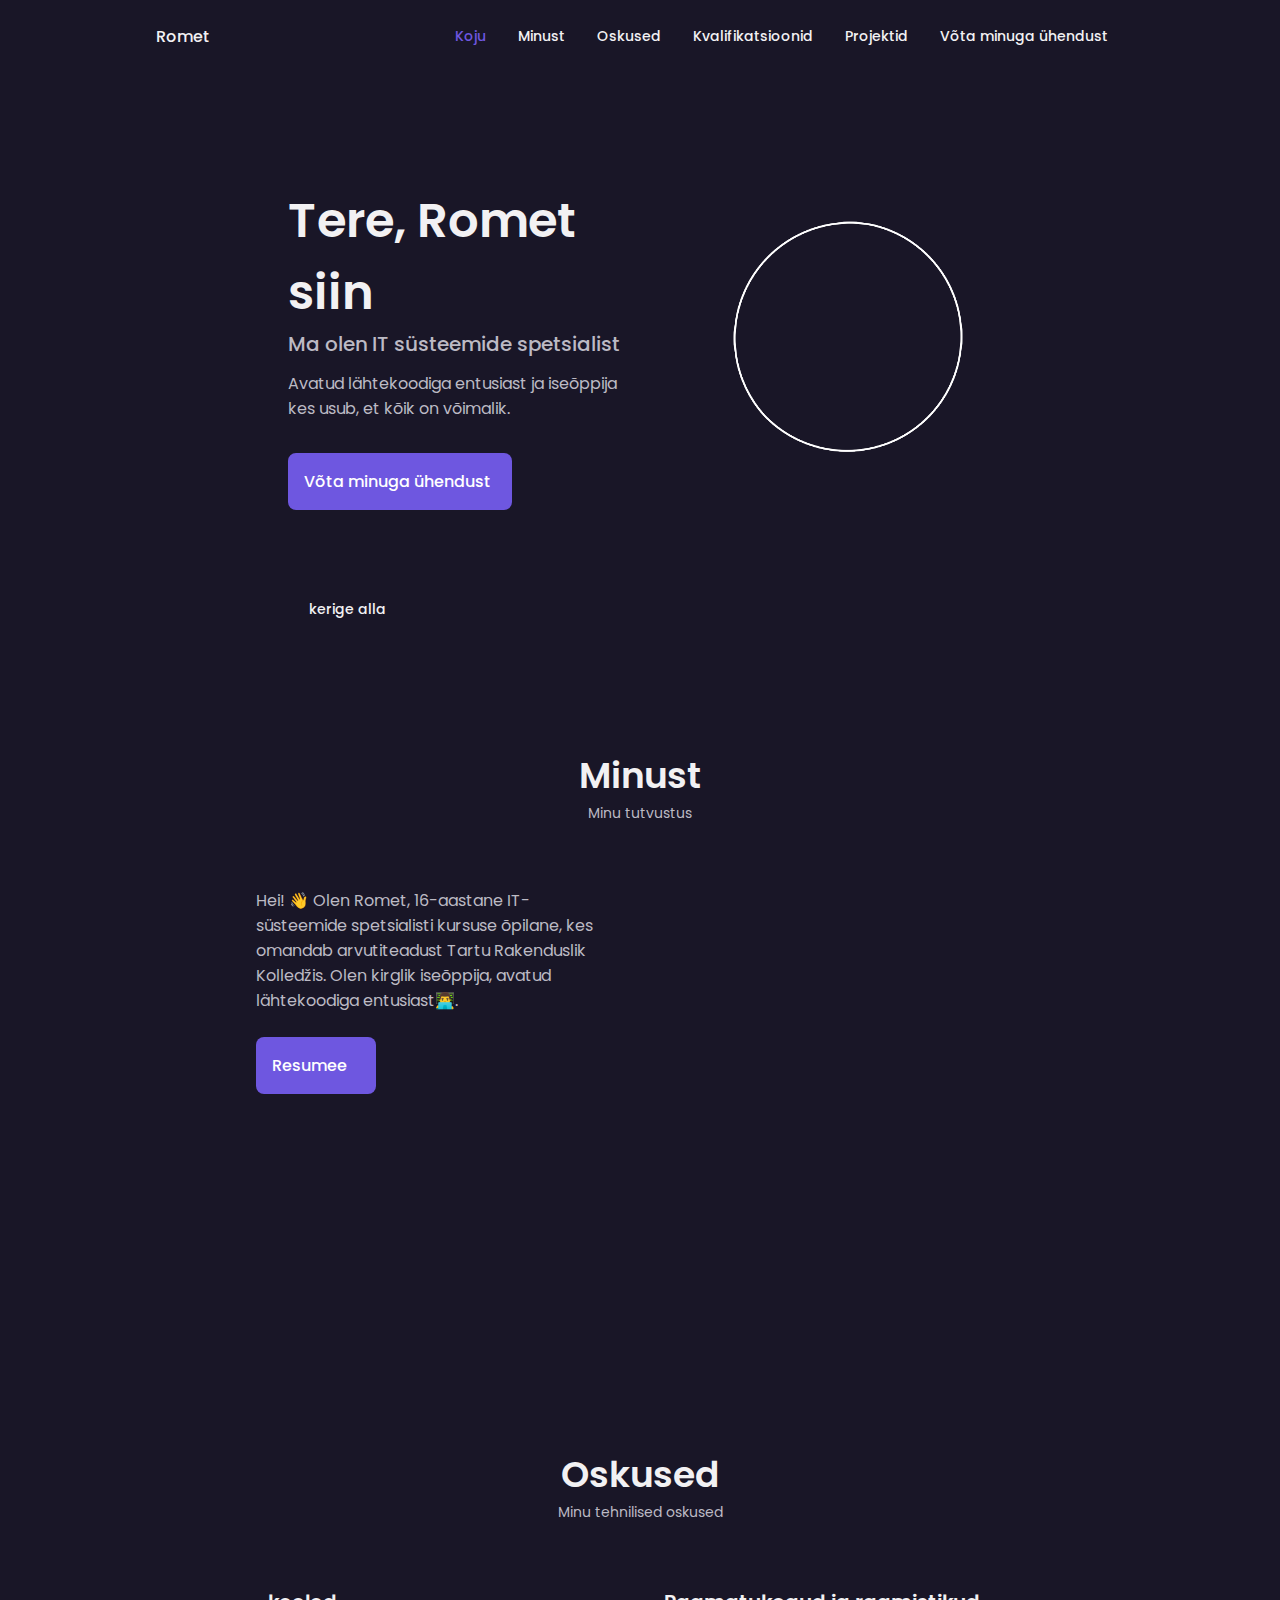
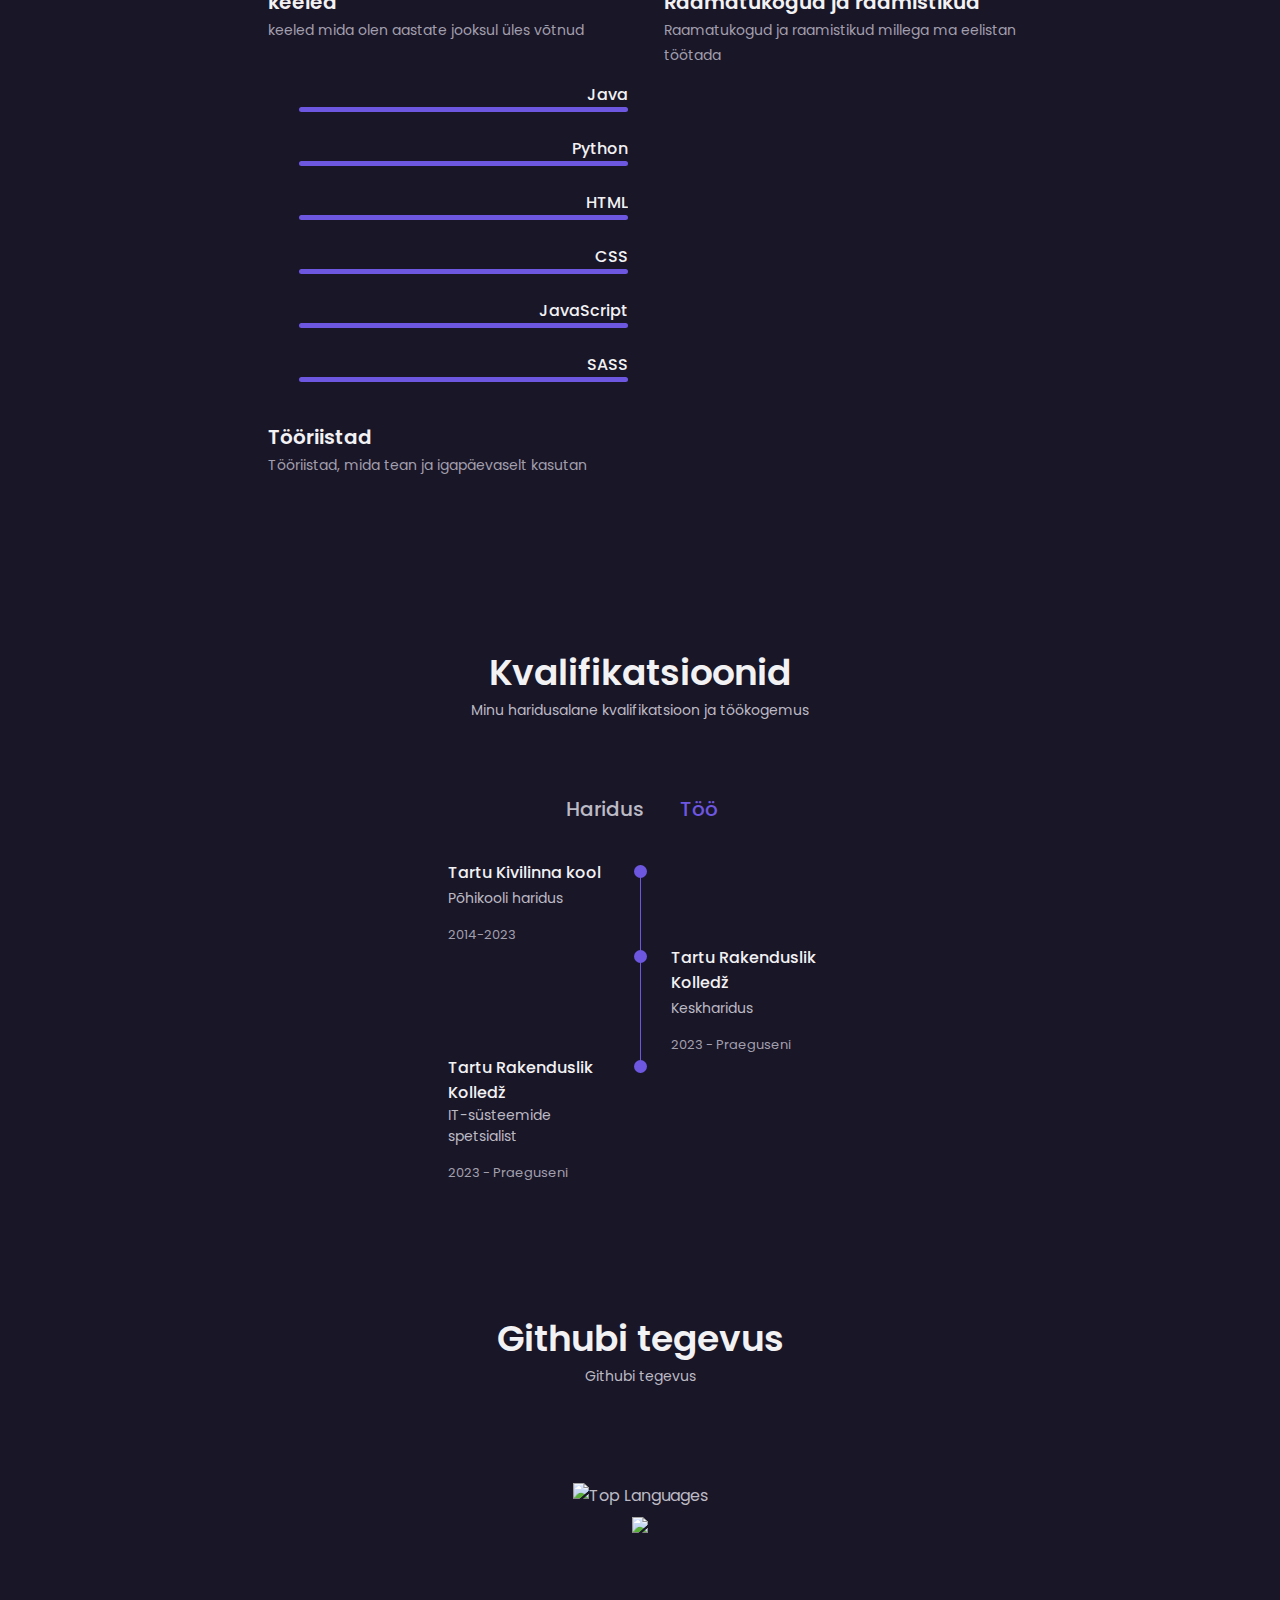
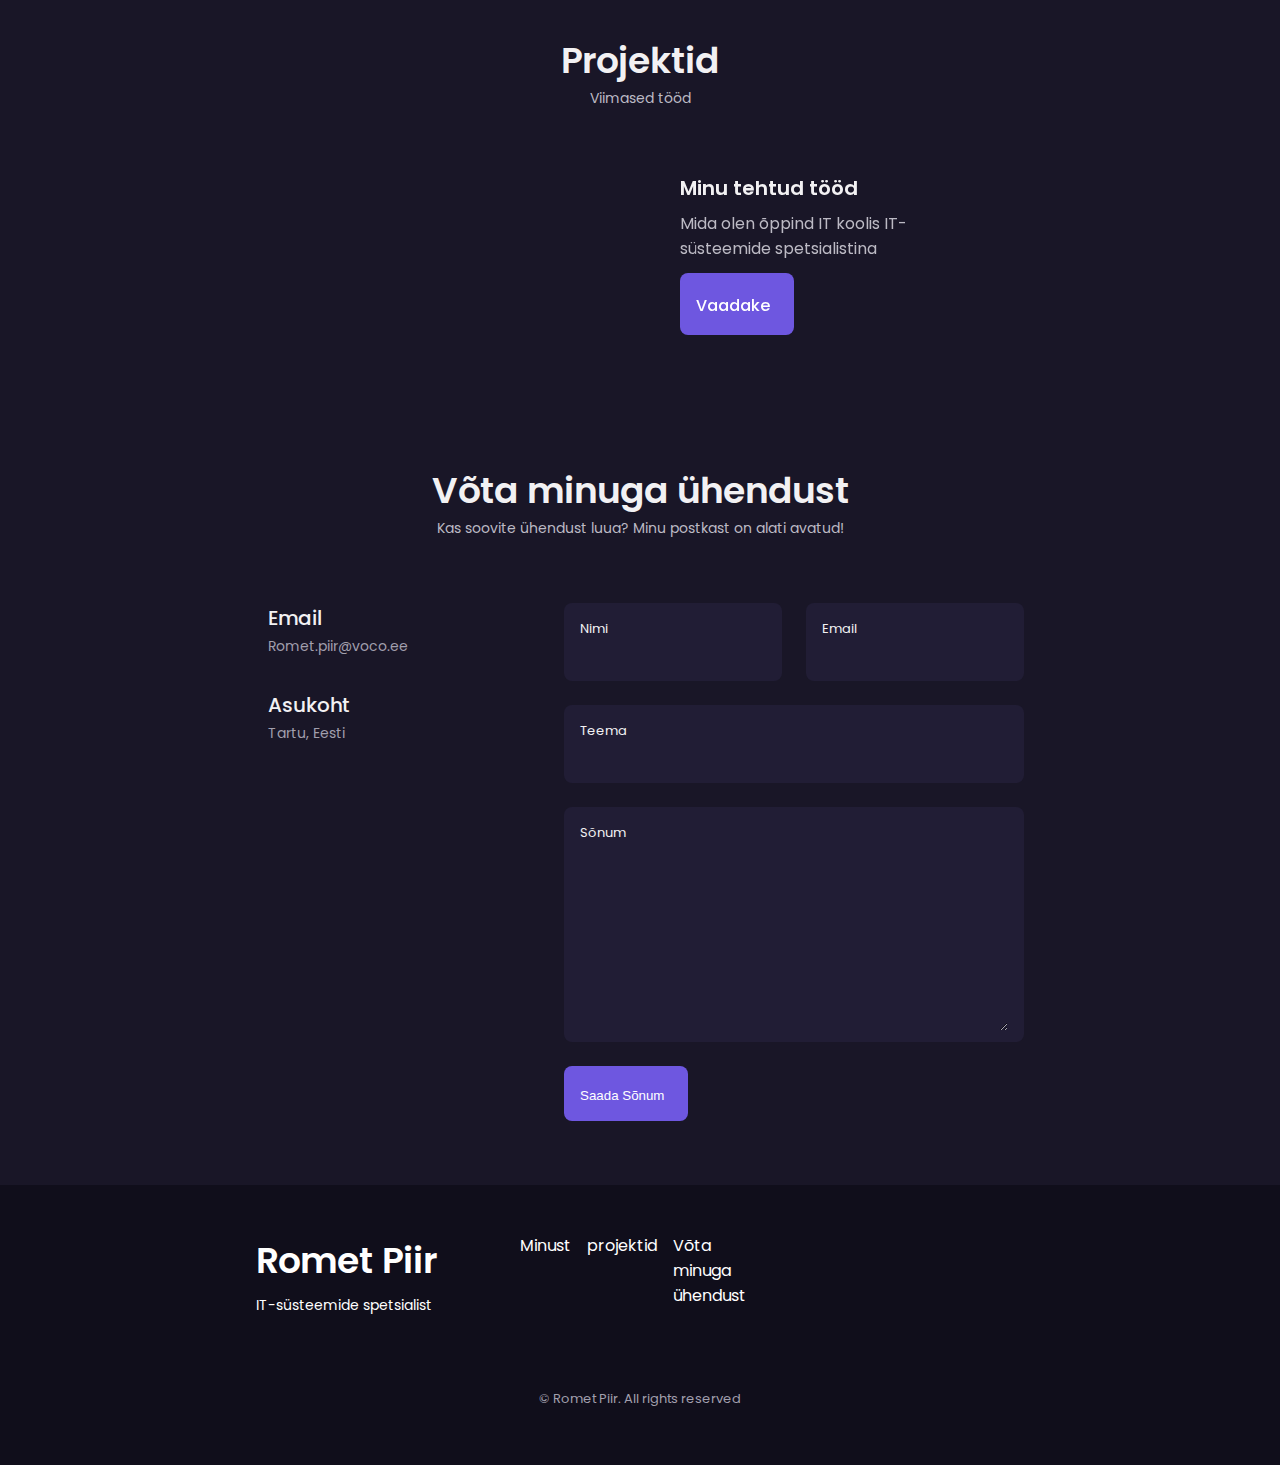
==== index.html @ 34920ce3 "Add files via upload" ====
<!DOCTYPE html>
<html lang="en">

<head>
  <meta charset="UTF-8" />
  <meta http-equiv="X-UA-Compatible" content="IE=edge" />
  <meta name="viewport" content="width=device-width, initial-scale=1.0" />
  <link rel="shortcut icon"
    href="assets\img\icon.png"
    type="image/webp">
  <link rel="icon" href="assets\img\icon.png"
    type="image/webp">
<!--  Define the author of a page:-->
  <meta name="description"
    content="Romet on praegu Tartus esimesel kursusel. Ta on avatud lähtekoodiga entusiastlik" />
  <meta property="og:title" content="Romet Piir" />
  <meta property="og:url" content="https://github.com/Rometpiir" />
  <meta property="og:description"
    content="Romet on praegu Tartus esimesel kursusel. Ta on avatud lähtekoodiga entusiastlik." />
  <meta property="og:image:secure_url"
    content="C:\Users\Romet\Desktop\Folders\RometPiir-master\assets\img\web.png" />
  <meta property="og:image"
    content="Snapchat-7169345152-modified.png" />
    <meta property="profile:username" content="Romet" />
    <meta name="twitter:card" content="summary" />
    <meta name="twitter:title" content="Romet" />
    <meta name="twitter:image"
      content="C:\Users\Romet\Desktop\Folders\RometPiir-master\assets\img\web.png" />
    <meta name="twitter:url" content="https://twitter.com/" />
    <link rel="stylesheet" href="https://unicons.iconscout.com/release/v4.0.0/css/line.css" />
    <link rel="stylesheet" href="./assets/css/swiper-bundle.min.css">
    <link rel="stylesheet" href="./assets/css/style.css" />
  <title>Romet Piir</title>
  <link rel="shortcut icon" href="assets\img\icon.png" type="image/x-icon" />
  <script src="https://kit.fontawesome.com/4bf48f78b4.js" crossorigin="anonymous"></script>
</head>
<body>
  <!-- Header -->
  <header class="header" id="header">
    <nav class="nav container">
      <a href="#" class="nav_logo">Romet</a>

      <div class="nav_menu" id="nav-menu">
        <ul class="nav_list grid">
          <li class="nav_item">
            <a href="#home" class="nav_link active-link">
              <i class="uil uil-estate nav_icon"></i> Koju
            </a>
          </li>
          <li class="nav_item">
            <a href="#about" class="nav_link">
              <i class="uil uil-user nav_icon"></i> Minust
            </a>
          </li>
          <li class="nav_item">
            <a href="#skills" class="nav_link">
              <i class="uil uil-file-alt nav_icon"></i> Oskused
            </a>
          </li>
          <li class="nav_item">
            <a href="#qualification" class="nav_link">
              <i class="uil uil-graduation-cap nav_icon"></i> Kvalifikatsioonid
            </a>
          </li>
          <li class="nav_item">
            <a href="#projects" class="nav_link">
              <i class="uil uil-scenery nav_icon"></i> Projektid
            </a>
          </li>
          <li class="nav_item">
            <a href="#contact" class="nav_link">
              <i class="uil uil-message nav-icon nav_icon"></i> Võta minuga ühendust
            </a>
          </li>
        </ul>
        <i class="uil uil-times nav_close" id="nav-close"></i>
      </div>
        <!-- Change Theme -->
        <i class="uil uil-moon change-theme " id="theme-button"></i>

        <div class="nav_toggle" id="nav-toggle">
          <i class="uil uil-apps"></i>
        </div>
      </div>
    </nav>
  </header>

      <!--Main -->
  <main class="main">
    <!-- Home -->
    <section class="home section" id="home">
      <div class="home_container container grid">
        <div class="home_content grid">
          <div class="home_social">

            <a href="https://github.com/Rometpiir" class="home_social-icon" target="_blank">
              <i class="uil uil-github-alt"></i>
            </a>


            <a href="https://www.instagram.com/lil.romet/" class="home_social-icon" target="_blank">
              <i class="uil uil-instagram"></i>
            </a>
          </div>

          <div class="home_img">

            <svg xmlns="http://www.w3.org/2000/svg" xmlns:xlink="http://www.w3.org/1999/xlink" width="320" height="320" viewBox="0 0 4806 4278">
              <metadata> <?xpacket begin="﻿" id="W5M0MpCehiHzreSzNTczkc9d"?>
                <x:xmpmeta xmlns:x="adobe:ns:meta/" x:xmptk="Adobe XMP Core 6.0-c006 79.164753, 2023/02/15-11:52:13  ">
                  <rdf:RDF xmlns:rdf="http://www.w3.org/1999/02/22-rdf-syntax-ns#">
                    <rdf:Description rdf:about=""/>
                  </rdf:RDF>
                </x:xmpmeta>

                 


               
              </metadata>?xpacket end="w"?>
                <image id="Layer_2_copy" data-name="Layer 2 copy" x="685" y="302" width="3436" height="3456"
                xlink:href=""/>
              <image x="685" y="302" width="3436" height="3457" xlink:href="[data-uri]"></image>> /> <image x="685" y="302" width="3436" height="3457" xlink:href="[data-uri]"/>
            </svg>
          </div>

          <div class="home_data">
            <h1 class="home_title">Tere, Romet siin</h1>
            <h3 class="home_subtitle">Ma olen IT süsteemide spetsialist</h3>

            <p class="home_description">
              Avatud lähtekoodiga entusiast ja iseõppija kes usub, et kõik on võimalik.
            </p>
            <a href="#contact" class="button button--flex">
              Võta minuga ühendust
              <i class="uil uil-message"></i>
            </a>
          </div>
        </div>

        <div class="home_scroll">
          <a href="#about" class="home_scroll-button button--flex">
            <i class="uil uil-mouse-alt home_scroll-mouse"></i>
            <span class="home_scroll-name">kerige alla</span>
            <i class="uil uil-arrow-down home_scroll-arrow"></i>
          </a>
        </div>
      </div>
    </section>

    <!-- About -->
    <section class="about section" id="about">
      <h2 class="section_title">Minust</h2>
      <span class="section_subtitle">Minu tutvustus</span>
      <div class="about_container container grid">
<!--        <img src="" alt="" class="about_img" />-->

          <div class="home_img">
            <svg xmlns="http://www.w3.org/2000/svg" xmlns:xlink="http://www.w3.org/1999/xlink" width="340.081" height="400.064" viewBox="0 0 1417 1667">
              <image x="94" y="91" widh="1257" height="1432" xlink:href="Snapchat-7169345152-modified.png">
              </svg>
            


            </div>
  
  
  
  
  
  
  
  
  
  
  
  
  
            <div class="home_img">
  


              </div>
        <div class="about_data">
          <p class="about_description">
            Hei! 👋 Olen Romet, 16-aastane IT-süsteemide spetsialisti kursuse õpilane, kes omandab arvutiteadust Tartu Rakenduslik Kolledžis. Olen kirglik iseõppija, avatud lähtekoodiga entusiast👨‍💻.
          </p>
          <div class="about_button">
            <a download="" href="./Resume.pdf" class="button button--flex" target="_blank">
              Resumee<i class="uil uil-file-download-alt button_icon"></i>
            </a>
          </div>
        </div>
      </div>
    </section>

    <!-- Skills -->
    <section class="skills section" id="skills">
      <h1 class="section_title">Oskused</h1>
      <span class="section_subtitle">Minu tehnilised oskused</span>
      <div class="skills_container container grid">
        <!-- Skill Set 1 -->
        <div class="skill skills_content skills_open">
          <div class="skills_header">
            <i class="uil uil-arrow skills_icon"></i>

            <div>
              <h1 class="skills_title">keeled</h1>
              <span class="skills_subtitle">keeled mida olen aastate jooksul üles võtnud</span>
            </div>

            <i class="uil uil-angle-down skills_arrow"></i>
          </div>

          <div class="skills_list grid">
            <div class="skills_data">
              <div class="skills_titles">
                <span class="single_skill_icon">
                  <i class="fab fa-java"></i>
                </span>
                <h3 class="skills_name">Java</h3>
              </div>
              <div class="skills_bar"></div>
            </div>

            <div class="skills_data">
              <div class="skills_titles">
                <span class="single_skill_icon">
                  <i class="fab fa-python"></i>
                </span>
                <h3 class="skills_name">Python</h3>
              </div>
              <div class="skills_bar"></div>
            </div>

            <div class="skills_data">
              <div class="skills_titles">
                <span class="single_skill_icon">
                  <i class="fab fa-html5"></i>
                </span>
                <h3 class="skills_name">HTML</h3>
              </div>
              <div class="skills_bar"></div>
            </div>

            <div class="skills_data">
              <div class="skills_titles">
                <span class="single_skill_icon">
                  <i class="fab fa-css3-alt"></i>
                </span>
                <h3 class="skills_name">CSS</h3>
              </div>
              <div class="skills_bar"></div>
            </div>

            <div class="skills_data">
              <div class="skills_titles">
                <span class="single_skill_icon">
                  <i class="fab fa-js-square"></i>
                </span>
                <h3 class="skills_name">JavaScript</h3>
              </div>
              <div class="skills_bar"></div>
            </div>

            <div class="skills_data">
              <div class="skills_titles">
                <span class="single_skill_icon">
                  <i class="fab fa-sass"></i>
                </span>
                <h3 class="skills_name">SASS</h3>
              </div>
              <div class="skills_bar"></div>
            </div>
          </div>
        </div>

        <!-- Skill Set 2 -->
        <div class="skill skills_content">
          <div class="skills_header">
            <i class="uil uil-brackets-curly skills_icon"></i>

            <div>
              <h1 class="skills_title">Raamatukogud ja raamistikud</h1>
              <span class="skills_subtitle">Raamatukogud ja raamistikud millega ma eelistan töötada</span>
            </div>

            <i class="uil uil-angle-down skills_arrow"></i>
          </div>

          <div class="skills_list grid">
            <div class="skills_data">
              <div class="skills_titles">
                <span class="single_skill_icon">
                  <i class="fab fa-react"></i>
                </span>
                <h3 class="skills_name">ReactJS</h3>
              </div>
              <div class="skills_bar"></div>
            </div>

            <div class="skills_data">
              <div class="skills_titles">
                <span class="single_skill_icon">
                  <i class="fab fa-node-js"></i>
                </span>
                <h3 class="skills_name">NodeJS</h3>
              </div>
              <div class="skills_bar"></div>
            </div>

            <div class="skills_data">
              <div class="skills_titles">
                <span class="single_skill_icon">
                  <i class="fab fa-bootstrap"></i>
                </span>
                <h3 class="skills_name">Bootstrap</h3>
              </div>
              <div class="skills_bar"></div>
            </div>

            <div class="skills_data">
              <div class="skills_titles">
                <span class="single_skill_icon external-logo">
                  <svg xmlns="http://www.w3.org/2000/svg" fill="none" viewBox="0 0 54 33">
                    <g clip-path="url(#prefix__clip0)">
                      <path fill="#6E57E0" fill-rule="evenodd"
                        d="M27 0c-7.2 0-11.7 3.6-13.5 10.8 2.7-3.6 5.85-4.95 9.45-4.05 2.054.513 3.522 2.004 5.147 3.653C30.744 13.09 33.808 16.2 40.5 16.2c7.2 0 11.7-3.6 13.5-10.8-2.7 3.6-5.85 4.95-9.45 4.05-2.054-.513-3.522-2.004-5.147-3.653C36.756 3.11 33.692 0 27 0zM13.5 16.2C6.3 16.2 1.8 19.8 0 27c2.7-3.6 5.85-4.95 9.45-4.05 2.054.514 3.522 2.004 5.147 3.653C17.244 29.29 20.308 32.4 27 32.4c7.2 0 11.7-3.6 13.5-10.8-2.7 3.6-5.85 4.95-9.45 4.05-2.054-.513-3.522-2.004-5.147-3.653C23.256 19.31 20.192 16.2 13.5 16.2z"
                        clip-rule="evenodd" />
                    </g>
                    <defs>
                      <clipPath id="prefix__clip0">
                        <path fill="#fff" d="M0 0h54v32.4H0z" />
                      </clipPath>
                    </defs>
                  </svg>
                </span>
                <h3 class="skills_name">Tailwind CSS</h3>
              </div>
              <div class="skills_bar"></div>
            </div>
          </div>
        </div>

        <!-- Skill Set 3 -->
        <div class="skill skills_content">
          <div class="skills_header">
            <i class="uil uil-wrench skills_icon"></i>

            <div>
              <h1 class="skills_title">Tööriistad</h1>
              <span class="skills_subtitle">Tööriistad, mida tean ja igapäevaselt kasutan</span>
            </div>

            <i class="uil uil-angle-down skills_arrow"></i>
          </div>

          <div class="skills_list grid">
            <div class="skills_data">
              <div class="skills_titles">
                <span class="single_skill_icon">
                  <i class="fab fa-git-alt"></i>
                </span>
                <h3 class="skills_name">Git</h3>
              </div>
              <div class="skills_bar"></div>
            </div>

            <div class="skills_data">
              <div class="skills_titles">
                <span class="single_skill_icon">
                  <i class="fab fa-github"></i>
                </span>
                <h3 class="skills_name">GitHub</h3>
              </div>
              <div class="skills_bar"></div>
            </div>

            <div class="skills_data">
              <div class="skills_titles">
                <span class="single_skill_icon external-logo">
                  <img src="./assets/img/Firebase.png" alt="">
                </span>
                <h3 class="skills_name">Firebase</h3>
              </div>
              <div class="skills_bar"></div>
            </div>

            <div class="skills_data">
              <div class="skills_titles">
                <span class="single_skill_icon">
                  <i class="fab fa-figma"></i>
                </span>
                <h3 class="skills_name">Figma</h3>
              </div>
              <div class="skills_bar"></div>
            </div>

            <div class="skills_data">
              <div class="skills_titles">
                <span class="single_skill_icon external-logo">
                  <svg viewBox="0 0 240 234" xmlns="http://www.w3.org/2000/svg">
                    <path
                      d="M42.5 0h155C221 0 240 19 240 42.5v149c0 23.5-19 42.5-42.5 42.5h-155C19 234 0 215 0 191.5v-149C0 19 19 0 42.5 0z"
                      fill="#6e57e0" />
                    <g fill="#fff">
                      <path
                        d="M126.2 61.5l-30 49.5 32 52.5c.2.4.3.8.2 1.2s-.5.1-1.1.2h-22.9c-1.6 0-2.7-.1-3.4-1.1-2.1-4.2-4.3-8.3-6.4-12.5-2.1-4.1-4.4-8.3-6.8-12.6s-4.8-8.6-7.2-13h-.2c-2.1 4.3-4.4 8.6-6.7 12.9s-4.6 8.6-6.8 12.8c-2.3 4.2-4.6 8.5-6.9 12.6-.4 1-1.2 1.1-2.3 1.1h-22c-.4 0-.7.2-.7-.3-.1-.4 0-.8.2-1.1l31.1-51L36 61.4c-.3-.4-.4-.8-.2-1 .2-.3.6-.4 1-.4h22.7c.5 0 1 .1 1.4.2.4.2.7.5 1 .9 1.9 4.3 4.1 8.6 6.4 12.9 2.4 4.3 4.7 8.5 7.2 12.7 2.4 4.2 4.6 8.4 6.7 12.7h.2c2.1-4.4 4.3-8.7 6.5-12.9s4.5-8.4 6.8-12.6 4.5-8.5 6.7-12.6c.1-.4.3-.8.6-1 .4-.2.8-.3 1.3-.2h21.1c.5-.1 1 .2 1.1.7.1.1-.1.5-.3.7zM172.4 167c-7.4.1-14.8-1.4-21.5-4.5-6.3-2.9-11.5-7.7-15.1-13.6-3.7-6.1-5.5-13.7-5.5-22.8-.1-7.4 1.8-14.7 5.5-21.1 3.8-6.5 9.3-11.9 15.9-15.5 7-3.9 15.4-5.8 25.3-5.8.5 0 1.2 0 2.1.1s1.9.1 3.1.2V52.4c0-.7.3-1.1 1-1.1h20.3c.5-.1.9.3 1 .7v95.4c0 1.8.1 3.8.2 6 .2 2.1.3 4.1.4 5.8 0 .7-.3 1.3-1 1.6-5.2 2.2-10.7 3.8-16.3 4.8-5.1.9-10.2 1.4-15.4 1.4zm9.8-20v-44c-.9-.2-1.8-.4-2.7-.5-1.1-.1-2.2-.2-3.3-.2-3.9 0-7.8.8-11.3 2.6-3.4 1.7-6.3 4.2-8.5 7.4s-3.3 7.5-3.3 12.7c-.1 3.5.5 7 1.7 10.3 1 2.7 2.5 5.1 4.5 7.1 1.9 1.8 4.2 3.2 6.8 4 2.7.9 5.5 1.3 8.3 1.3 1.5 0 2.9-.1 4.2-.2 1.3.1 2.4-.1 3.6-.5z" />
                    </g>
                  </svg>
                </span>
                <h3 class="skills_name">Adobe XD</h3>
              </div>
              <div class="skills_bar"></div>
            </div>
          </div>
        </div>

      </div>
    </section>

    <!-- Qualifications -->
    <section class="qualification section" id="qualification">
      <h2 class="section_title">Kvalifikatsioonid</h2>
      <span class="section_subtitle">Minu haridusalane kvalifikatsioon ja töökogemus</span>

      <div class="qualification_container container">
        <div class="qualification_tabs">
          <div class="qualification_button button-flex" id="educationheader">
            <i class="uil uil-graduation-cap qualification_icon"></i>Haridus
          </div>




          <div class="qualification_button button-flex" id="workheader">
            <i class="uil uil-briefcase-alt qualification_icon"></i>Töö
          </div>
        </div>

        <div class="qualification_sections">
          <!-- Educational Qualification -->
          <div class="qualification_content qualification_active" data-content id="education">
            <!-- BTech IT -->
            <div class="qualification_data">
              <div>
                <h3 class="qualification_title">Tartu Kivilinna kool</h3>
                <span class="qualification_subtitle">Põhikooli haridus</span>
                <div class="qualification_calendar">
                  <i class="uil uil-calendar-alt"></i>
                  2014-2023
                </div>
              </div>

              <div>
                <span class="qualification_circle"></span>
                <span class="qualification_line"></span>
              </div>
            </div>

            <!-- School 11-12 -->
            <div class="qualification_data">
              <div></div>

              <div>
                <span class="qualification_circle"></span>
                <span class="qualification_line"></span>
              </div>

              <div>
                <h3 class="qualification_title">Tartu Rakenduslik Kolledž</h3>
                <span class="qualification_subtitle">Keskharidus</span>
                <div class="qualification_calendar">
                  <i class="uil uil-calendar-alt"></i>
                  2023 - Praeguseni 
                </div>
              </div>
            </div>

            <!-- School 1-10 -->
            <div class="qualification_data">
              <div>
                <h3 class="qualification_title">Tartu Rakenduslik Kolledž</h3>
                <span class="qualification_subtitle">IT-süsteemide spetsialist</span>
                <div class="qualification_calendar">
                  <i class="uil uil-calendar-alt"></i>
                    2023 - Praeguseni
                </div>
              </div>
              <div>
                <span class="qualification_circle"></span>
              </div>
            </div>

          </div>

          <!-- Work Experience -->
          <div class="qualification_content qualification-inactive" data-content id="work">
            <!-- SWoC -->
            <div class="qualification_data">
              <div>
                <h3 class="qualification_title">Avatud lähtekoodiga entusiast </h3>
                <span class="qualification_subtitle">Github</span>
                <div class="qualification_calendar">
                  <i class="uil uil-calendar-alt"></i>
                   2022 - Praeguseni
                </div>
              </div>

              <div>
                <span class="qualification_circle"></span>
                <span class="qualification_line"></span>
              </div>
            </div>

            <!-- TSF -->
            <div class="qualification_data">
              <div></div>

              <div>
                <span class="qualification_circle"></span>
                <!-- <span class="qualification_line"></span> -->
              </div>

              <div>
                <h3 class="qualification_title"> </h3>
                <span class="qualification_subtitle">Tulemas</span>
                <div class="qualification_calendar">
                  <i class="uil uil-calendar-alt"></i>
                  ...
                </div>
              </div>
            </div>

          </div>
        </div>
          </div>
    </section>




<!--      Github Activity-->


      <section class="github section" id="GitHub">
          <h2 class="section_title">Githubi tegevus</h2>
          <span class="section_subtitle">Githubi tegevus</span>

          </section>
      <p align="center">
 <img alt="Top Languages" width="500" src="https://github-readme-stats.vercel.app/api/top-langs/?username=Rometpiir&theme=tokyonight&layout=compact"/>

      </p>

      <table>
          <tr>
              <td>

      </table>
      <p align="center">
          <img align="center" src="https://github-readme-streak-stats-psi-sooty.vercel.app?user=RometPiir&theme=tokyonight" />
      </p>


      <!-- Portfolio -->
    <section class="portfolio section" id="projects">
      <h2 class="section_title">Projektid</h2>
      <span class="section_subtitle">Viimased tööd</span>

      <div class="portfolio_container container swiper-container swiper mySwiper">
        <div class="swiper-wrapper">

          <!-- Project 4 -->
          <div class="portfolio_content grid swiper-slide">
            <img src="C:\Users\Romet\Desktop\RometPiir-master\assets\img\63f35253b68fbb93f5aedf7b_JavaScript-code.jpeg" alt="" class="code.png">

            <div class="portfolio_data">
              <h3 class="portfolio_title">
                Minu tehtud tööd</h3>
              <p class="portfolio_description">
                Mida olen õppind IT koolis IT-süsteemide spetsialistina </p>
              <a href="IT.html" class="button button-flex button-small portfolio_button" target="_blank">
                Vaadake
                <i class="uil uil-arrow-right button_icon"></i>
              </a>
            </div>
          </div>

          <!-- All Projects -->
          <div class="portfolio_content grid swiper-slide">
            <img
              src="https://media2.giphy.com/media/RbDKaczqWovIugyJmW/giphy.gif?cid=ecf05e47zacfktw3feiaov7xnr2l6fkx2xtqqz2g8h83st8h&rid=giphy.gif&ct=g"
              alt="" class="portfolio_img">

            <div class="portfolio_data">
              <h3 class="portfolio_title">
                Kõik isiklikud projektid GitHubis.
              </h3>
              <p class="portfolio_description">

              </p>
              <a href="https://github.com/Rometpiir"
                class="button button-flex button-small portfolio_button" target="_blank">
                Vaadake
                <i class="uil uil-arrow-right button_icon"></i>
              </a>
            </div>
          </div>



        <!-- Arrows -->
        <div class="swiper-button-next">
          <i class="uil uil-angle-right-b swiper-portfolio-icon"></i>
        </div>
        <div class="swiper-button-prev">
          <i class="uil uil-angle-left-b swiper-portfolio-icon"></i>
        </div>
        <!-- Pagination -->
        <div class="swiper-pagination"></div>
      </div>
          </div>
    </section>

    <!-- Contact Me -->
    <section class="contact section" id="contact">
      <h1 class="section_title">Võta minuga ühendust</h1>
      <span class="section_subtitle">
        Kas soovite ühendust luua? Minu postkast on alati avatud!
      </span>

      <div class="contact_container container grid">
        <div>
          <a href="romet.piir@voco.ee" target="_blank">
            <div class="contact_info">
              <i class="uil uil-envelope-alt contact_icon"></i>
              <div>
                <h3 class="contact_title">Email</h3>
                <span class="contact_subtitle">Romet.piir@voco.ee</span>
              </div>
            </div>
          </a> 

          <a href="https://www.google.com/maps/place/Tartu/@58.3749281,26.6545218,13z/data=!3m1!4b1!4m6!3m5!1s0x46eb36d8d55d3df7:0x400b36d18fc6d10!8m2!3d58.377983!4d26.7290383!16zL20vMDdzYjE?entry=ttu" target="_blank">
            <div class="contact_info">
              <i class="uil uil-location-point contact_icon"></i>
              <div>
                <h3 class="contact_title">Asukoht</h3>
                <span class="contact_subtitle">Tartu, Eesti</span>
              </div>
            </div>
          </a>
        </div>

        <form action="https://formspree.io/f/xqkrzngw" class="contact_form grid" id="contact-form" method="POST">
          <div id="alert" class="alert_style"></div>
          <div class="contact_inputs grid">
            <div class="contact_content">
              <label class="contact_label">Nimi</label>
              <input type="text" name="name" class="contact_input" id="name" required>
            </div>
            <div class="contact_content">
              <label for="email" class="contact_label">Email</label>
              <input type="email" name="email" class="contact_input" id="email" required>
            </div>
          </div>
          <div class="contact_content">
            <label for="subject" class="contact_label">Teema</label>
            <input type="text" name="subject" class="contact_input" id="subject" required>
          </div>
          <div class="contact_content">
            <label for="message" class="contact_label">Sõnum</label>
            <textarea name="message" id="" cols="0" rows="7" class="contact_input message" id="message"
              required></textarea>
          </div>

          <div>
            <button type="submit" class="button button-flex">
              Saada Sõnum
              <i class="uil uil-message button_icon"></i>
            </button>
          </div>
        </form>

      </div>
    </section>
  </main>

  <!-- Footer -->
  <footer class="footer">
    <div class="footer_bg">
      <div class="footer_container container grid">
        <div>
          <h1 class="footer_title">Romet Piir</h1>
          <span class="footer_subtitle">IT-süsteemide spetsialist</span>
        </div>

        <ul class="footer_links">
          <li>
            <a href="#about" class="footer_link">Minust</a>
          </li>
          <li>
            <a href="#projects" class="footer_link">projektid</a>
          </li>
          <li>
            <a href="#contact" class="footer_link">Võta minuga ühendust</a>
          </li>
        </ul>

        <div class="footer_socials">
          <a href="https://github.com/Rometpiir" target="_blank" class="footer_social">
            <i class="uil uil-github-alt"></i>
          </a>
          <a href="https://www.instagram.com/lil.romet/" target="_blank" class="footer_social">
            <i class="uil uil-instagram"></i>
          </a>
        </div>
      </div>

      <p class="footer_copy">&#169; Romet Piir. All rights reserved</p>
    </div>
  </footer>

  <!-- Scroll Top -->
  <a href="#" class="scrollup" id="scroll-up">
    <i class="uil uil-arrow-up scrollup_icon"></i>
  </a>

  <!-- Swiper JS -->
  <script src="./assets/js/swiper-bundle.min.js"></script>

  <!-- Typed JS -->
  <script src="./assets/js/typed.js"></script>

  <script src="./assets/js/main.js"></script>
</body>

</html>
---- assets/css/style.css ----
@import url("https://fonts.googleapis.com/css2?family=Poppins:wght@400;500;600&display=swap");

:root {
  --header-height: 3rem;

  --hue-color: 250;
  --first-color: hsl(var(--hue-color), 69%, 61%); /* #6e57e0 */
  --first-color-second: hsl(var(--hue-color), 69%, 61%);
  --first-color-alt: hsl(var(--hue-color), 57%, 53%); /* #7d6bd6 */
  --first-color-lighter: hsl(var(--hue-color), 92%, 85%); /* #c2b6fc */
  --title-color: hsl(var(--hue-color), 8%, 15%);
  --text-color: hsl(var(--hue-color), 8%, 45%);
  --text-color-light: hsl(var(--hue-color), 8%, 65%);
  --input-color: hsl(var(--hue-color), 70%, 96%);
  --body-color: hsl(var(--hue-color), 60%, 99%);
  --container-color: #fff;
  --scroll-bar-color: hsl(var(--hue-color), 12%, 90%);
  --scroll-thumb-color: hsl(var(--hue-color), 12%, 80%);

  --body-font: "Poppins", sans-serif;

  /* .5rem = 8px, 1rem = 16px, 1.5rem = 24px */
  --big-font-size: 2rem;
  --h1-font-size: 1.5rem;
  --h2-font-size: 1.25rem;
  --h3-font-size: 1.125rem;
  --normal-font-size: 0.938rem;
  --small-font-size: 0.813rem;
  --smaller-font-size: 0.75rem;

  --font-medium: 500;
  --font-semi-bold: 600;

  --mb-0-25: 0.25rem;
  --mb-0-5: 0.5rem;
  --mb-0-75: 0.75rem;
  --mb-1: 1rem;
  --mb-1-5: 1.5rem;
  --mb-2: 2rem;
  --mb-2-5: 2.5rem;
  --mb-3: 3rem;

  --z-tooltip: 10;
  --z-fixed: 100;
  --z-modal: 1000;
}

/* Font size for large devices */
@media screen and (min-width: 968px) {
  :root {
    --big-font-size: 3rem;
    --h1-font-size: 2.25rem;
    --h2-font-size: 1.5rem;
    --h3-font-size: 1.25rem;
    --normal-font-size: 1rem;
    --small-font-size: 0.875rem;
    --smaller-font-size: 0.813rem;
  }
}

/* Variables Dark Theme */
body.dark-theme {
  --first-color-second: hsl(var(--hue-color), 30%, 8%);
  --title-color: hsl(var(--hue-color), 8%, 95%);
  --text-color: hsl(var(--hue-color), 8%, 75%);
  --input-color: hsl(var(--hue-color), 29%, 16%);
  --body-color: hsl(var(--hue-color), 28%, 12%);
  --container-color: hsl(var(--hue-color), 29%, 16%);
  --scroll-bar-color: hsl(var(--hue-color), 12%, 48%);
  --scroll-thumb-color: hsl(var(--hue-color), 12%, 36%);
}

/* Button Dark/Light */
.nav_btns {
  display: flex;
  align-items: center;
}

.change-theme {
  font-size: 1.25rem;
  color: var(--title-color);
  margin-right: var(--mb-1);
  cursor: pointer;
}

.change-theme:hover {
  color: var(--first-color);
}

/* BASE */
* {
  box-sizing: border-box;
  padding: 0;
  margin: 0;
}

html {
  scroll-behavior: smooth;
}

body {
  margin: 0 0 var(--header-height);
  font-family: var(--body-font);
  font-size: var(--normal-font-size);
  background-color: var(--body-color);
  color: var(--text-color);
}

h1,
h2,
h3,
h4 {
  color: var(--title-color);
  font-weight: var(--font-semi-bold);
}

ul {
  list-style: none;
}

a {
  text-decoration: none;
}

img {
  max-width: 100%;
  height: auto;
}

button {
  border-style: none;
  cursor: pointer;
}

/* REUSABLE CSS CLASSES  */
.section {
  padding: 2rem 0 4rem;
}

.section_title {
  font-size: var(--h1-font-size);
}

.section_subtitle {
  display: block;
  font-size: var(--small-font-size);
  margin-bottom: var(--mb-3);
}

.section_title,
.section_subtitle {
  text-align: center;
}

/* LAYOUT  */
.container {
  max-width: 768px;
  margin-left: var(--mb-1-5);
  margin-right: var(--mb-1-5);
}

.grid {
  display: grid;
  gap: 1.5rem;
}

.header {
  width: 100%;
  position: fixed;
  bottom: 0;
  left: 0;
  z-index: var(--z-fixed);
  background-color: var(--body-color);
}

/* NAVBAR */
.nav {
  max-width: 968px;
  height: var(--header-height);
  display: flex;
  justify-content: space-between;
  align-items: center;
}

.nav_logo,
.nav_toggle {
  color: var(--title-color);
  font-weight: var(--font-medium);
}

.nav_logo:hover {
  color: var(--first-color);
}

.nav_toggle {
  font-size: 1.1rem;
  cursor: pointer;
}

.nav_toggle:hover {
  color: var(--first-color);
}

@media screen and (max-width: 767px) {
  .nav_menu {
    position: fixed;
    bottom: -100%;
    left: 0;
    width: 100%;
    background-color: var(--body-color);
    padding: 2rem 1.5rem 4rem;
    box-shadow: 0 -1px 4px rgba(0, 0, 0, 0.15);
    border-radius: 1.5rem 1.5rem 0 0;
    transition: 0.3s;
  }
}

.nav_list {
  grid-template-columns: repeat(3, 1fr);
  gap: 2rem;
}

.nav_link {
  display: flex;
  flex-direction: column;
  align-items: center;
  font-size: var(--small-font-size);
  color: var(--title-color);
  font-weight: var(--font-medium);
}

.nav_link:hover {
  color: var(--first-color);
}

.nav_icon {
  font-size: 1.2rem;
}

.nav_close {
  position: absolute;
  right: 1.3rem;
  bottom: 0.5rem;
  font-size: 1.5rem;
  cursor: pointer;
  color: var(--first-color);
}

.nav_close:hover {
  color: var(--first-color-alt);
}

/* Show Menu */
.show-menu {
  bottom: 0;
}

/* Active link */
.active-link {
  color: var(--first-color);
}

/* Header Shadow */
.scroll-header {
  box-shadow: 0 -2px 4px rgba(0, 0, 0, 0.15);
}

/* HOME */
.home_container {
  gap: 1rem;
}

.home_content {
  grid-template-columns: 0.5fr 3fr;
  padding-top: 3.5rem;
  align-items: center;
}

.home_social {
  display: grid;
  grid-template-columns: max-content;
  row-gap: 1rem;
}

.home_social-icon {
  font-size: 1.25rem;
  color: var(--first-color);
}

.home_social-icon:hover {
  color: var(--first-color-alt);
}

.home_blob {
  width: 200px;
  fill: var(--first-color);
}

.home_blob-img {
  width: 170px;
}

.home_data {
  grid-column: 1/3;
}

.home_title {
  font-size: var(--big-font-size);
}

.home_subtitle {
  font-size: var(--h3-font-size);
  color: var(--text-color);
  font-weight: var(--font-medium);
  margin-bottom: var(--mb-0-75);
}

.home_description {
  margin-bottom: var(--mb-2);
}

.home_scroll {
  display: none;
}

.home_scroll-button {
  color: var(--first-color);
  transition: 0.3s;
}

.home_scroll-button:hover {
  transform: translateY(0.25rem);
}

.home_scroll-mouse {
  font-size: 2rem;
}

.home_scroll-name {
  font-size: var(--small-font-size);
  color: var(--title-color);
  font-weight: var(--font-medium);
  margin-right: var(--mb-0-25);
}

.home_scroll-arrow {
  font-size: 1.25rem;
}

/* BUTTONS */
.button {
  display: inline-block;
  background-color: var(--first-color);
  color: #fff;
  padding: 1rem;
  border-radius: 0.5rem;
  font-weight: var(--font-medium);
}

.button:hover {
  background-color: var(--first-color-alt);
}

.button_icon {
  font-size: 1.25rem;
  margin-left: var(--mb-0-5);
  transition: 0.3s;
}

.button--flex {
  display: inline-flex;
  align-items: center;
  gap: 0.3rem;
}

/* ABOUT */
.about_img {
  width: 200px;
  border-radius: 0.5rem;
  justify-self: center;
  align-self: center;
}

.about_description {
  text-align: center;
  margin-bottom: var(--mb-1-5);
}

.about_info-title {
  font-size: var(--h2-font-size);
  font-weight: var(--font-semi-bold);
  color: var(--first-color);
}

.about_button {
  display: flex;
  justify-content: center;
}

/* SKILLS  */
.skills_container {
  row-gap: 0;
}

.skills_header {
  display: flex;
  align-items: center;
  margin-bottom: var(--mb-2-5);
  cursor: pointer;
}

.skills_icon,
.skills_arrow {
  font-size: 2rem;
  font-weight: bolder;
  color: var(--first-color);
}

.skills_icon {
  margin-right: var(--mb-0-75);
}

.skills_title {
  font-size: var(--h3-font-size);
}

.skills_subtitle {
  font-size: var(--small-font-size);
  color: var(--text-color-light);
}

.skills_arrow {
  margin-left: auto;
  transition: 0.4s;
}

.skills_list {
  row-gap: 1.5rem;
  padding-left: 2.7rem;
}

.skills_titles {
  display: flex;
  justify-content: space-between;
  /* margin-bottom: var(--mb-0-5); */
}

.skills_name {
  font-size: var(--normal-font-size);
  font-weight: var(--font-medium);
}

.single_skill_icon {
  color: var(--first-color);
  font-size: var(--h1-font-size);
}

.external-logo {
  width: var(--h1-font-size);
}

.skills_bar {
  height: 5px;
  border-radius: 0.25rem;
  background-color: var(--first-color);
}

.skills_list {
  height: 0;
  overflow: hidden;
}

.skills_open .skills_list {
  height: max-content;
  margin-bottom: var(--mb-2-5);
  transition: 0.3s;
}

.skills_open .skills_arrow {
  transform: rotate(-180deg);
}

/* QUALIFICATION */
.qualification_tabs {
  display: flex;
  justify-content: space-evenly;
  margin-bottom: var(--mb-2);
}

.qualification_button {
  font-size: var(--h3-font-size);
  font-weight: var(--font-medium);
  color: var(--first-color);
  cursor: pointer;
}

.qualification_button:hover {
  color: var(--first-color);
}

.qualification_icon {
  font-size: 1.8rem;
  margin-right: var(--mb-0-25);
}

.qualification_data {
  display: grid;
  grid-template-columns: 1fr max-content 1fr;
  column-gap: 1.5rem;
}

.qualification_title {
  font-size: var(--normal-font-size);
  font-weight: var(--font-medium);
}

.qualification_subtitle {
  display: inline-block;
  font-size: var(--small-font-size);
  margin-bottom: var(--mb-1);
}

.qualification_calendar {
  font-size: var(--smaller-font-size);
  color: var(--text-color-light);
}

.qualification_circle {
  display: inline-block;
  width: 13px;
  height: 13px;
  background-color: var(--first-color);
  border-radius: 50%;
}

.qualification_line {
  display: block;
  width: 1px;
  height: 100%;
  background-color: var(--first-color);
  transform: translate(6px, -7px);
}

.qualification-content {
  display: block;
}

.qualification-inactive {
  display: none;
}

/* PORTFOLIO  */
.portfolio_container {
  overflow: initial;
}

.portfolio_content {
  padding: 0 2.5rem;
}

.portfolio_img {
  width: 256px;
  border-radius: 0.5rem;
  justify-self: center;
}

.portfolio_title {
  font-size: var(--h3-font-size);
  margin-bottom: var(--mb-0-5);
}

.portfolio_description {
  margin-bottom: var(--mb-0-75);
}

.portfolio_button:hover .button_icon {
  transform: translateX(0.25rem);
}

.swiper-button-prev::after,
.swiper-button-next::after {
  content: "";
}

.swiper-portfolio-icon {
  font-size: 2rem;
  color: var(--first-color);
}

.swiper-button-prev {
  left: -0.5rem;
}

.swiper-button-next {
  right: -0.5rem;
}

.swiper-horizontal > .swiper-pagination-bullets {
  bottom: -2.5rem;
}

.swiper-pagination-bullet-active {
  background-color: var(--first-color);
}

.swiper-button-prev,
.swiper-button-next,
.swiper-pagination-bullet {
  outline: none;
}

/* CONTACT ME  */
.contact_container {
  row-gap: 3rem;
}

.contact_info {
  display: flex;
  margin-bottom: var(--mb-2);
  align-items: flex-start;
}

.contact_icon {
  font-size: 2rem;
  color: var(--first-color);
  margin-right: var(--mb-0-75);
}

.contact_title {
  font-size: var(--h3-font-size);
  font-weight: var(--font-medium);
}

.contact_subtitle {
  font-size: var(--small-font-size);
  color: var(--text-color-light);
}

.contact_content {
  background-color: var(--input-color);
  border-radius: 0.5rem;
  padding: 0.75rem 1rem 0.25rem;
}

.contact_input {
  width: 100%;
  background-color: var(--input-color);
  color: var(--text-color);
  font-family: var(--body-font);
  font-size: var(--normal-font-size);
  border: none;
  outline: none;
  padding: 0.25rem 0.5rem 0.5rem 0;
}

.contact_label {
  font-size: var(--smaller-font-size);
  color: var(--title-color);
}

.alert_style {
  text-align: center;
  padding: 10px;
  font-size: var(--small-font-size);
  background-color: var(--first-color);
  color: #fff;
  border-radius: 0.5rem;
  display: none;
}

/* FOOTER  */
.footer {
  padding-top: 2rem;
}

.footer_container {
  row-gap: 3.5rem;
}

.footer_bg {
  background-color: var(--first-color-second);
  padding: 2rem 0 3rem;
}

.footer_title {
  font-size: var(--h1-font-size);
  margin-bottom: var(--mb-0-25);
}

.footer_subtitle {
  font-size: var(--small-font-size);
}

.footer_links {
  display: flex;
  flex-direction: column;
  row-gap: 1.5rem;
}

.footer_title,
.footer_subtitle,
.footer_link,
.footer_social {
  color: #fff;
}

.footer_link:hover {
  color: var(--first-color-lighter);
}

.footer_social {
  font-size: 1.25rem;
  margin-right: var(--mb-1-5);
}

.footer_social:hover {
  color: var(--first-color-lighter);
}

.footer_copy {
  font-size: var(--smaller-font-size);
  text-align: center;
  color: var(--text-color-light);
  margin-top: var(--mb-3);
}

/* SCROLL UP */
.scrollup {
  position: fixed;
  right: 1rem;
  bottom: -20%;
  background-color: var(--first-color);
  opacity: 0.8;
  padding: 0 0.3rem;
  border-radius: 0.4rem;
  z-index: var(--z-tooltip);
  transition: 0.4s;
}

.scrollup:hover {
  background-color: var(--first-color-alt);
}

.scrollup_icon {
  font-size: 1.5rem;
  color: #fff;
}

/* SHOW SCROLL BUTTON */
.show-scroll {
  bottom: 5rem;
}

/* SCROLL BAR */
::-webkit-scrollbar {
  width: 0.6rem;
  background-color: var(--scroll-bar-color);
  border-radius: 0.5rem;
}

::-webkit-scrollbar-thumb {
  background-color: var(--scroll-thumb-color);
  border-radius: 0.5rem;
}

::-webkit-scrollbar-thumb:hover {
  background-color: var(--text-color-light);
}

/* MEDIA QUERIES */
/* For small devices */
@media screen and (max-width: 350px) {
  .container {
    margin-left: var(--mb-1);
    margin-right: var(--mb-1);
  }

  .nav_menu {
    padding: 2rem 0.25rem 4rem;
  }

  .nav_list {
    column-gap: 0;
  }

  .home_content {
    grid-template-columns: 0.25fr 3fr;
  }

  .home_blob {
    width: 180px;
  }

  .skills_title {
    font-size: var(--normal-font-size);
  }

  .qualification_data {
    gap: 0.5rem;
  }

  .portfolio-img {
    width: 200px;
  }
}

/* For medium devices */
@media screen and (min-width: 568px) {
  .home_content {
    grid-template-columns: max-content 1fr 1fr;
  }

  .home_data {
    grid-column: initial;
  }

  .home_img {
    order: 1;
    justify-self: center;
  }

  .about_container,
  .contact_container,
  .footer_container,
  .portfolio_content {
    grid-template-columns: repeat(2, 1fr);
  }

  .qualification_sections {
    display: grid;
    grid-template-columns: 0.6fr;
    justify-content: center;
  }
}

@media screen and (min-width: 768px) {
  .container {
    margin-left: auto;
    margin-right: auto;
  }

  body {
    margin: 0;
  }

  .section {
    padding: 6rem 0 2rem;
  }

  .section_subtitle {
    margin-bottom: 4rem;
  }

  .header {
    top: 0;
    bottom: initial;
  }

  .header,
  .main,
  .footer_container {
    padding: 0 1rem;
  }

  .nav {
    height: calc(var(--header-height) + 1.5rem);
    column-gap: 1rem;
  }

  .nav_icon,
  .nav_close,
  .nav_toggle {
    display: none;
  }

  .nav_list {
    display: flex;
    column-gap: 2rem;
  }

  .nav_menu {
    margin-left: auto;
  }

  .change-theme {
    margin: 0;
  }

  .home_container {
    row-gap: 5rem;
  }

  .home_content {
    padding-top: 5.5rem;
    column-gap: 2rem;
  }

  .home_blob {
    width: 270px;
  }

  .home_scroll {
    display: block;
  }

  .home_scroll-button {
    margin-left: 3rem;
  }

  .about_container {
    column-gap: 5rem;
  }

  .about_img {
    width: 350px;
  }

  .about_description {
    text-align: initial;
  }

  .about_button {
    justify-content: initial;
  }

  .skills_container,
  .about_container {
    grid-template-columns: repeat(2, 1fr);
  }

  .qualification_tabs {
    justify-content: center;
  }

  .qualification_button {
    margin: 0 var(--mb-1);
  }

  .qualification_sections {
    grid-template-columns: 0.5fr;
  }

  .portfolio_img {
    width: 320px;
  }

  .portfolio_content {
    align-items: center;
  }

  .footer_container {
    grid-template-columns: repeat(3, 1fr);
  }

  .footer_bg {
    padding: 3rem 0 3.5rem;
  }

  .footer_links {
    flex-direction: row;
    column-gap: 1rem;
  }

  .footer_socials {
    justify-self: flex-end;
  }

  .footer_copy {
    margin-top: 4.5rem;
  }
}

/* For large devices */
@media screen and (min-width: 1024px) {
  .header,
  .main,
  .footer_container {
    padding: 0;
  }

  .home_blob {
    width: 320px;
  }

  .home_social {
    transform: translateX(-6rem);
  }

  .portfolio_content {
    column-gap: 5rem;
  }

  .swiper-portfolio-icon {
    font-size: 3.5rem;
  }

  .swiper-button-prev {
    left: -3.5rem;
  }

  .swiper-button-next {
    right: -3.5rem;
  }

  .swiper-container-horizontal > .swiper-pagination-bullets {
    bottom: -4.5rem;
  }

  .contact_form {
    width: 460px;
  }

  .contact_inputs {
    grid-template-columns: repeat(2, 1fr);
  }
}
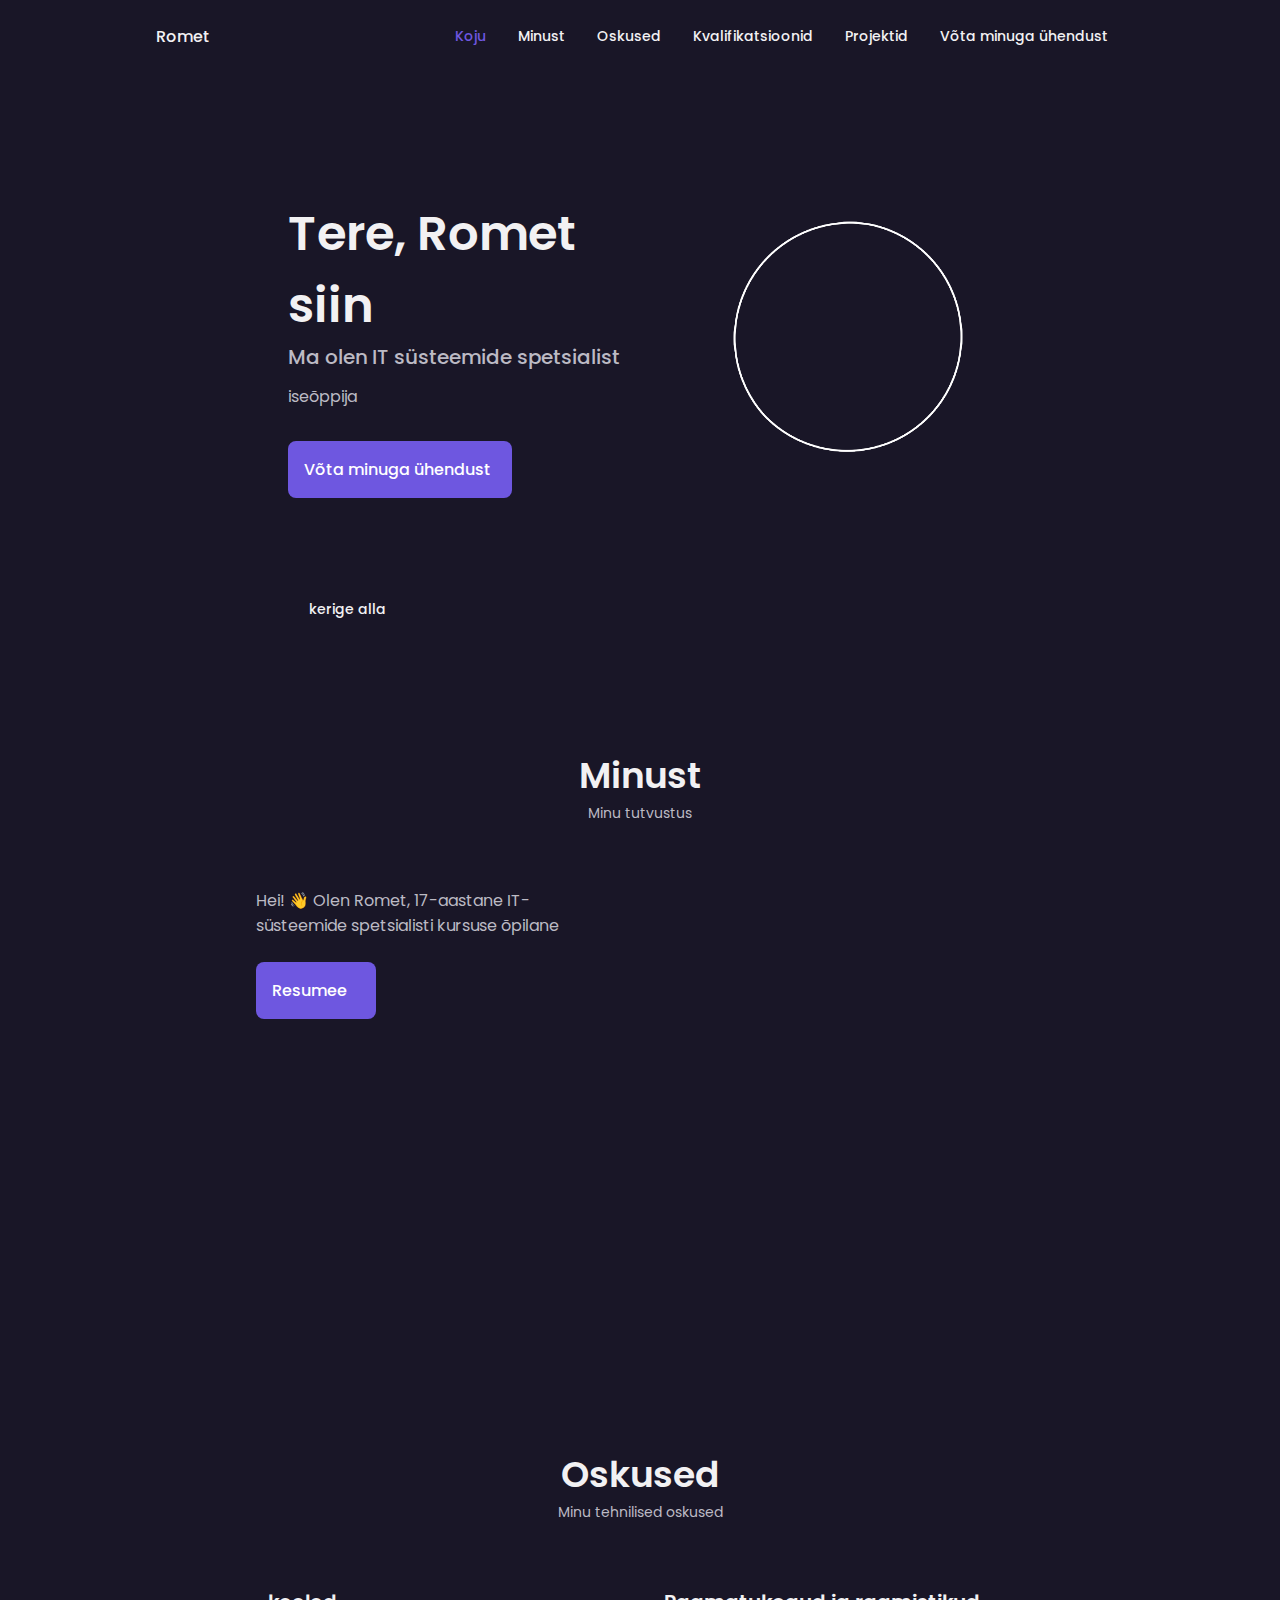
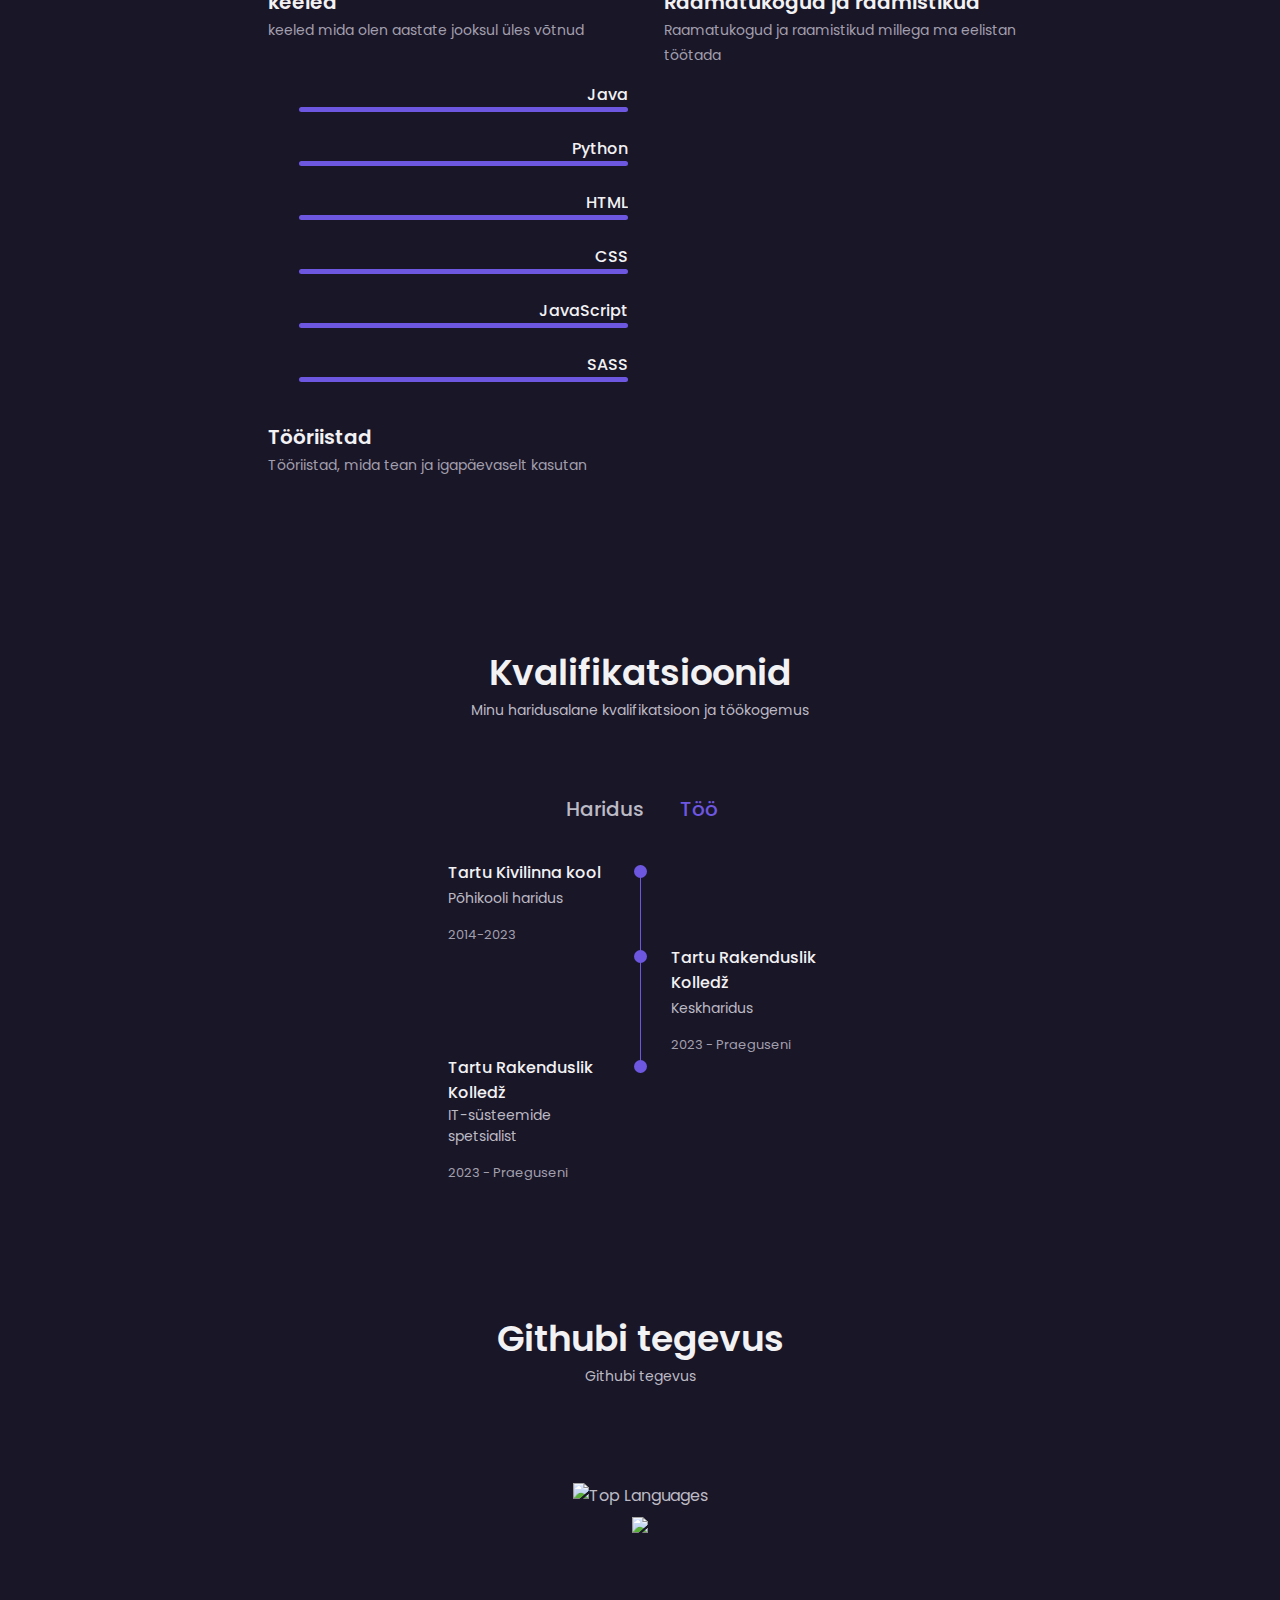
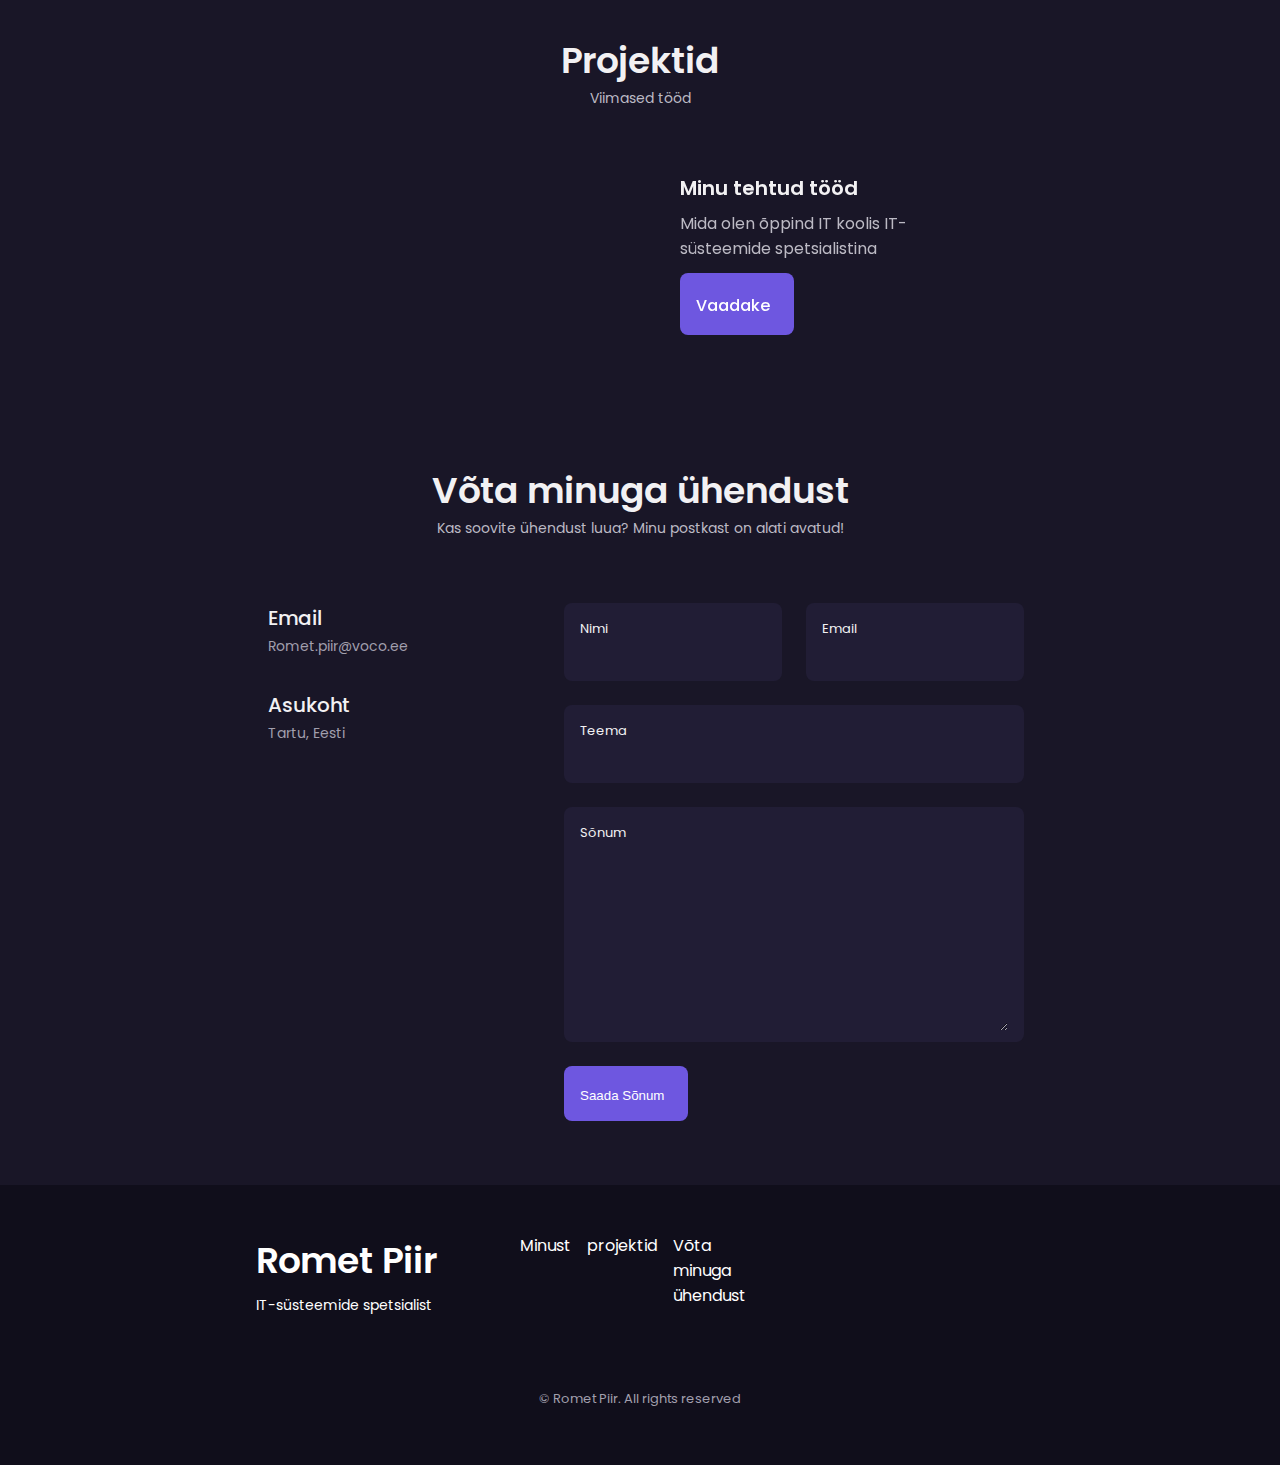
==== commit 3ed5f99e: "Update index.html" ====
--- a/index.html
+++ b/index.html
@@ -129,7 +129,7 @@
             <h3 class="home_subtitle">Ma olen IT süsteemide spetsialist</h3>
 
             <p class="home_description">
-              Avatud lähtekoodiga entusiast ja iseõppija kes usub, et kõik on võimalik.
+               iseõppija
             </p>
             <a href="#contact" class="button button--flex">
               Võta minuga ühendust
@@ -183,8 +183,7 @@
               </div>
         <div class="about_data">
           <p class="about_description">
-            Hei! 👋 Olen Romet, 16-aastane IT-süsteemide spetsialisti kursuse õpilane, kes omandab arvutiteadust Tartu Rakenduslik Kolledžis. Olen kirglik iseõppija, avatud lähtekoodiga entusiast👨‍💻.
-          </p>
+            Hei! 👋 Olen Romet, 17-aastane IT-süsteemide spetsialisti kursuse õpilane
           <div class="about_button">
             <a download="" href="./Resume.pdf" class="button button--flex" target="_blank">
               Resumee<i class="uil uil-file-download-alt button_icon"></i>
@@ -736,4 +735,4 @@
   <script src="./assets/js/main.js"></script>
 </body>
 
-</html>  +</html>  
